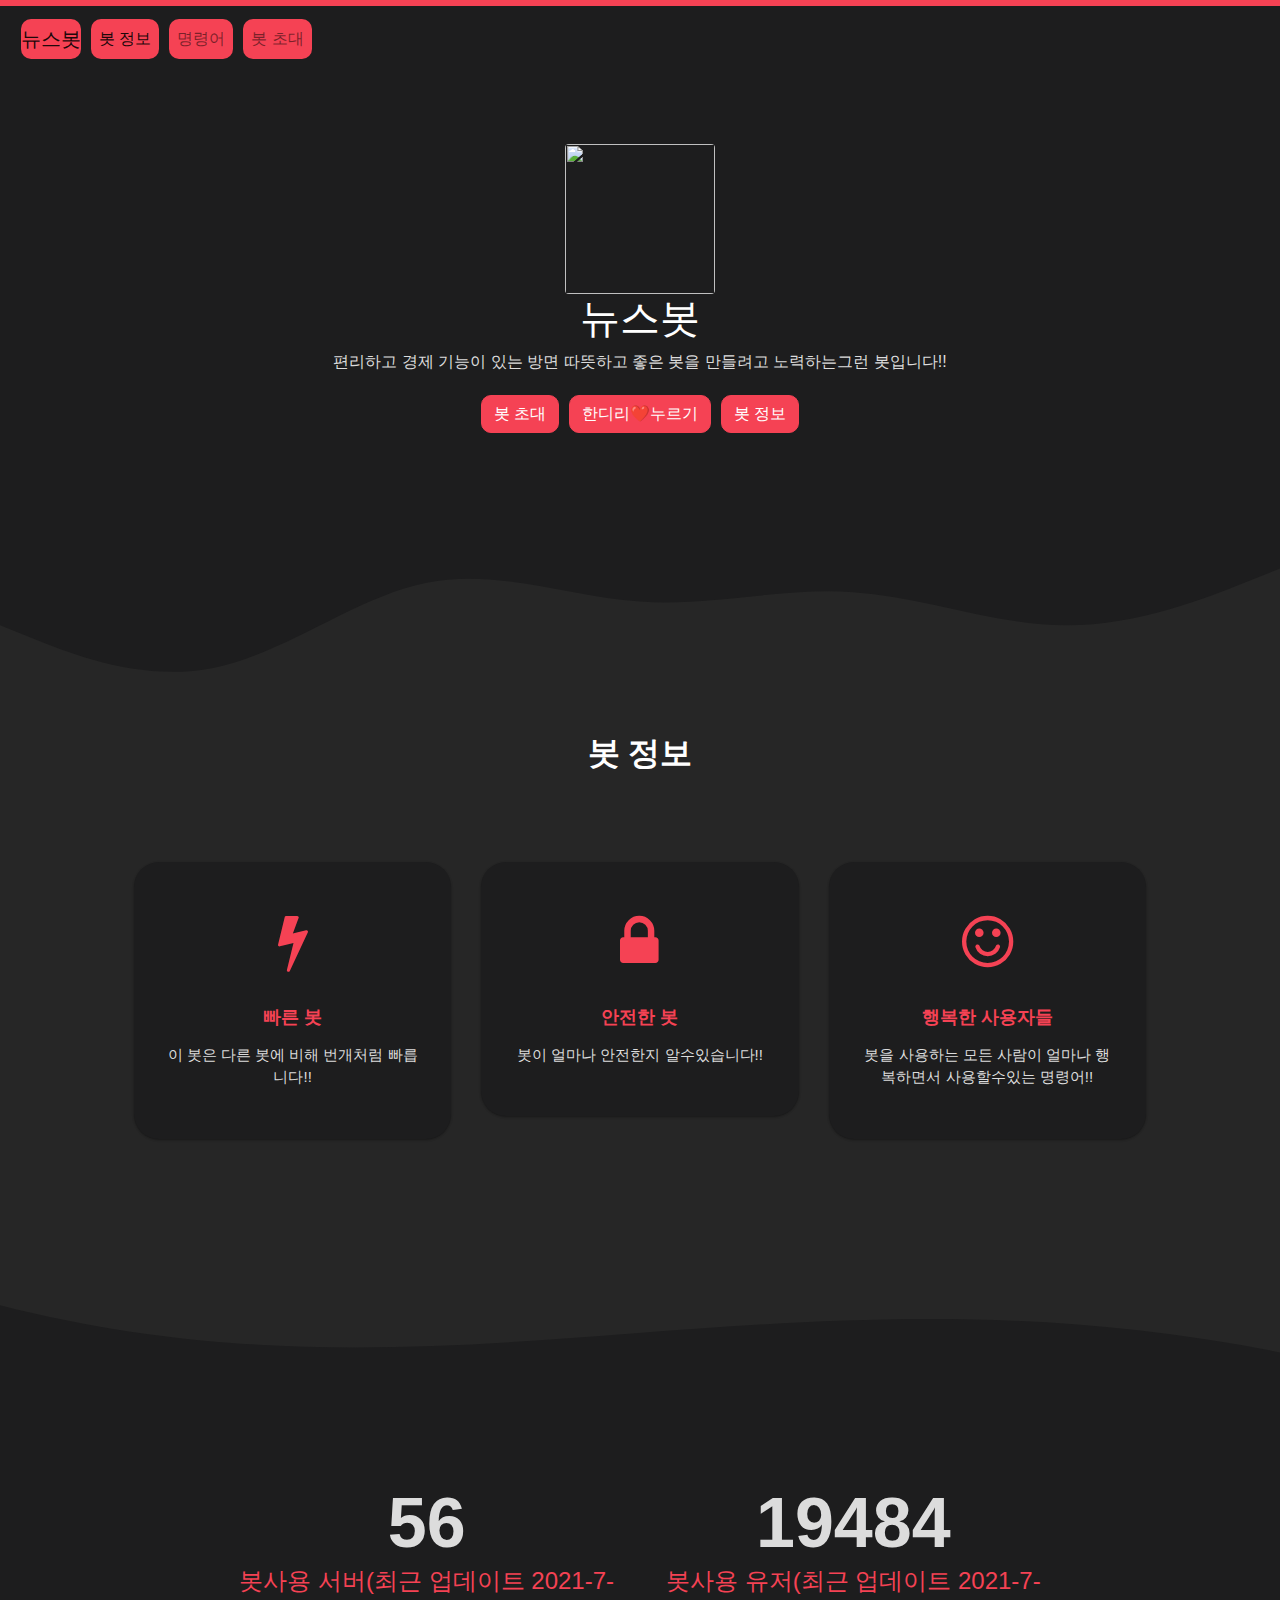
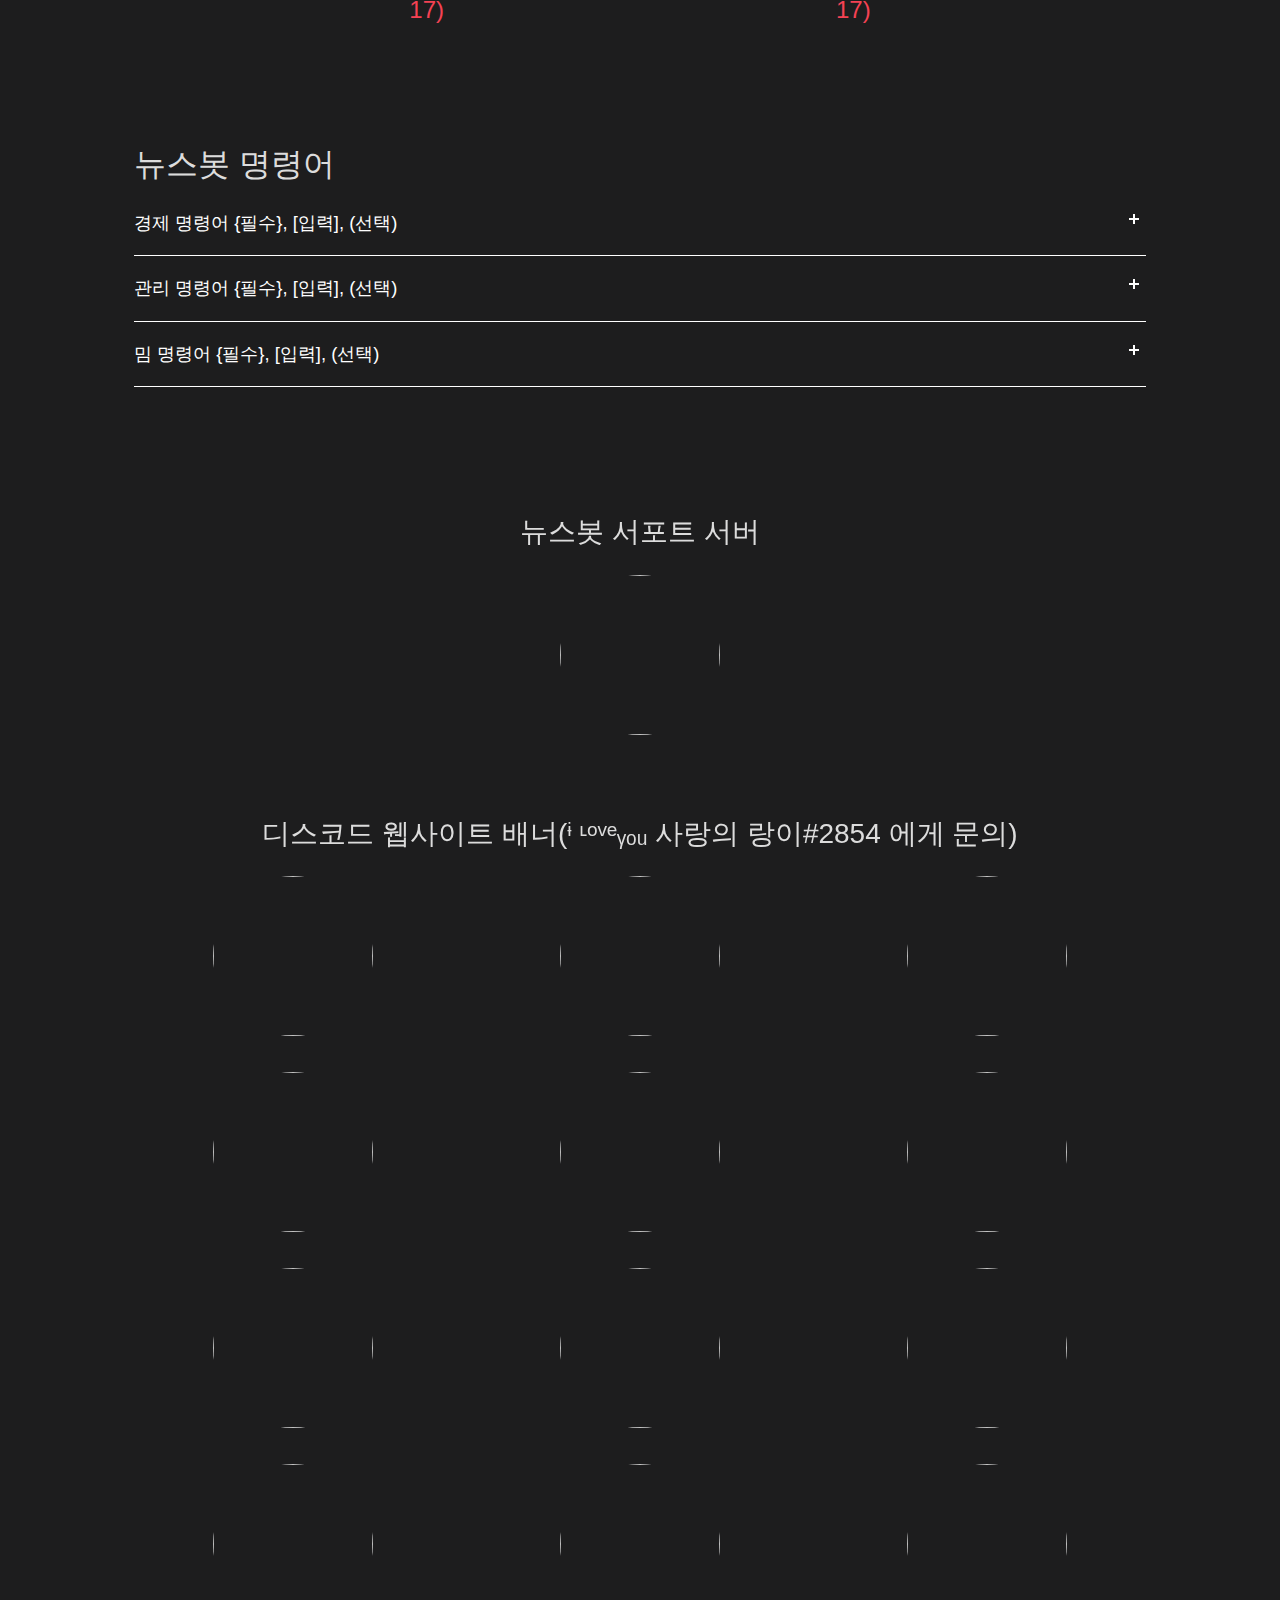
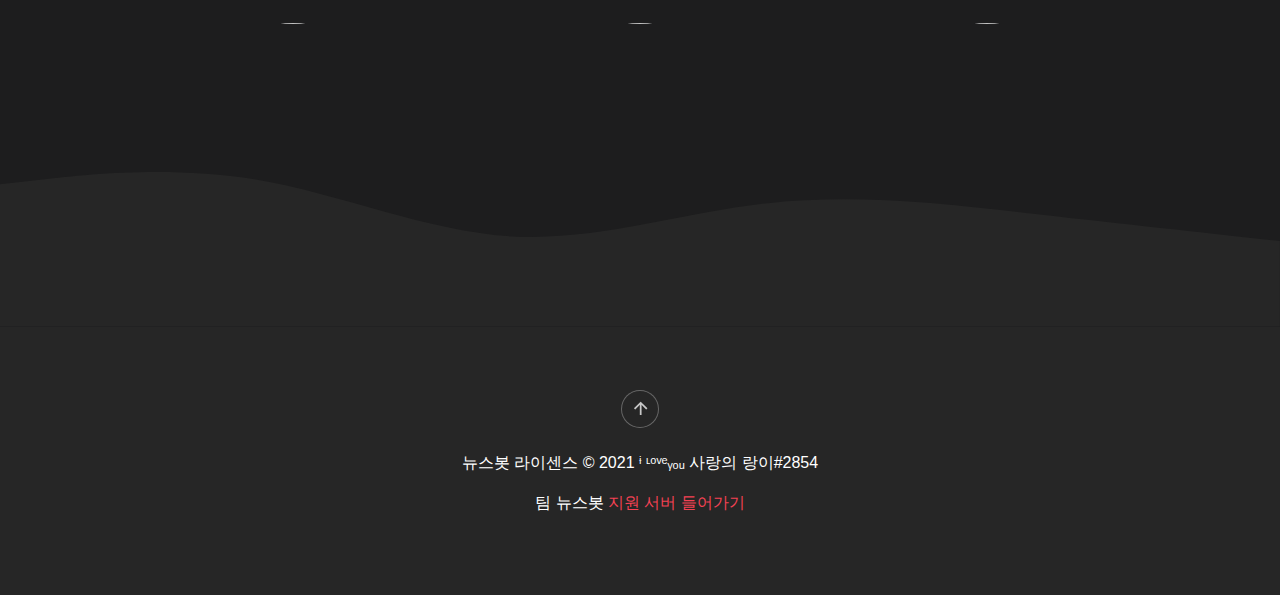
==== index.html @ fa0c82ca "Add files via upload" ====
<!DOCTYPE html>
<html>

<head>
    <meta charset="utf-8">
    <meta name="viewport" content="width=device-width, initial-scale=1.0, shrink-to-fit=no">
    <title>뉴스봇 웹사이트</title>
    <meta name="description" content="idk something about ur bot goes here">
    <meta name="theme-color" content="#f54254">
    <link rel="icon" type="image/png" sizes="300x250" href="https://cdn.discordapp.com/avatars/836585101390381096/ef469d27ab2acbc6135ca30209474880.webp?size=128">
    <link rel="stylesheet" href="assets/bootstrap/css/bootstrap.min.css">
    <link rel="stylesheet" href="https://fonts.googleapis.com/css?family=Alfa+Slab+One">
    <link rel="stylesheet" href="assets/fonts/font-awesome.min.css">
    <link rel="stylesheet" href="assets/fonts/ionicons.min.css">
    <link rel="stylesheet" href="https://cdnjs.cloudflare.com/ajax/libs/animate.css/3.5.2/animate.min.css">
    <link rel="stylesheet" href="assets/css/styles.css">
</head>

<body style="background-color: var(--background);">
    <div id="top" style="height: 12px;">
        <nav class="navbar navbar-light navbar-expand fixed-top" style="color: var(--main-color);border-top-width: 6px;border-top-style: solid;background: var(--background);">
            <div class="container-fluid"><a class="navbar-brand" href="https://discord.gg/pcsbPGNdNK"target="_blank"style="margin: 5px;background-color: var(--main-color);border-color: var(--main-color);border-radius: 10px;">뉴스봇</a><button data-toggle="collapse" class="navbar-toggler" data-target="#navcol-1"><span class="sr-only">탐색 전환</span><span class="navbar-toggler-icon"></span></button>
                <div
                    class="collapse navbar-collapse" id="navcol-1">
                    <ul class="nav navbar-nav">
                        <li class="nav-item"><a class="nav-link active smoothScroll" href="#feature"style="margin: 5px;background-color: var(--main-color);border-color: var(--main-color);border-radius: 10px;">봇 정보</a></li>
                        <li class="nav-item"><a class="nav-link smoothScroll" href="#commands" style="margin: 5px;background-color: var(--main-color);border-color: var(--main-color);border-radius: 10px;">명령어</a></li>
                        <li class="nav-item"><a class="nav-link" href="https://discord.com/api/oauth2/authorize?client_id=836585101390381096&permissions=8&scope=bot"target="_blank" style="margin: 5px;background-color: var(--main-color);border-color: var(--main-color);border-radius: 10px;">봇 초대</a>
                    </ul>

            </div>
    </div>

    </nav>
    </div>
    <header class="d-xl-flex flex-column justify-content-xl-center align-items-xl-center" style="height: 418px;text-align: center;margin: 55px;"><img class="rounded" src="https://cdn.discordapp.com/avatars/836585101390381096/ef469d27ab2acbc6135ca30209474880.webp?size=128" width="150" height="150" style="margin-top: 30px;">
        <h1 class="d-xl-flex justify-content-xl-start" style="color: var(--text-color);">뉴스봇</h1>
        <p style="color: var(--secondary-text-color);">편리하고 경제 기능이 있는 방면 따뜻하고 좋은 봇을 만들려고 노력하는그런 봇입니다!!</p>
        <div class="tada animated"><div role="group" class="btn-group">    <a href="https://koreanbots.dev/bots/836585101390381096" target="_blank" class="btn btn-primary shadow-none" type="button" style="margin: 5px;background-color: var(--main-color);border-color: var(--main-color);border-radius: 10px;">봇 초대</a>
	
	<a class="btn btn-primary smoothScroll shadow-none" role="button" style="margin: 5px;background-color: var(--main-color);border-color: var(--main-color);border-radius: 10px;"
        href="https://koreanbots.dev/bots/836585101390381096/vote"target="_blank">한디리❤️누르기</a>
        <a class="btn btn-primary smoothScroll shadow-none" role="button" style="margin: 5px;background-color: var(--main-color);border-color: var(--main-color);border-radius: 10px;"
        href="#feature">봇 정보</a>    <audio autoplay loop>
      <source src="./music/main_music.mp3" type="audio/mp3">
    </audio></div></div>
    </header>
    <div id="feature" style="height: 90px;background: var(--secondary);"><div><svg xmlns="http://www.w3.org/2000/svg" viewBox="0 0 1440 320"><path fill="var(--background)" fill-opacity="1" d="M0,96L40,112C80,128,160,160,240,144C320,128,400,64,480,48C560,32,640,64,720,69.3C800,75,880,53,960,58.7C1040,64,1120,96,1200,96C1280,96,1360,64,1400,48L1440,32L1440,0L1400,0C1360,0,1280,0,1200,0C1120,0,1040,0,960,0C880,0,800,0,720,0C640,0,560,0,480,0C400,0,320,0,240,0C160,0,80,0,40,0L0,0Z"></path></svg></div></div>
    <div class="features-boxed" style="background: var(--secondary);">
        <div class="container" style="color: var(--main-color);">
            <div class="intro">
                <h2 class="text-center" style="color: var(--text-color);">봇 정보</h2>
            </div>
            <div class="row justify-content-center features">
                <div class="col-sm-6 col-md-5 col-lg-4 item">
                    <div id="features" class="box" style="/*border-radius: 34px;*/"><i class="fa fa-bolt icon" style="color: var(--main-color);"></i>
                        <h3 class="name">빠른 봇 </h3>
                        <p class="description" style="color: var(--secondary-text-color);">이 봇은 다른 봇에 비해 번개처럼 빠릅니다!!<br></p>
                    </div>
                </div>
                <div class="col-sm-6 col-md-5 col-lg-4 item">
                    <div id="features" class="box"><i class="fa fa-lock icon" style="color: var(--main-color);"></i>
                        <h3 class="name">안전한 봇</h3>
                        <p class="description" style="color: var(--secondary-text-color);">봇이 얼마나 안전한지 알수있습니다!!<br></p>
                    </div>
                </div>
                <div class="col-sm-6 col-md-5 col-lg-4 item">
                    <div id="features" class="box"><i class="fa fa-smile-o icon" style="color: var(--main-color);"></i>
                        <h3 class="name">행복한 사용자들</h3>
                        <p class="description" style="color: var(--secondary-text-color);">봇을 사용하는 모든 사람이 얼마나 행복하면서 사용할수있는 명령어!!<br></p>
                    </div>
                </div>
            </div>
        </div>
        <div></div>
    </div>
    <div style="background-color: var(--background);"><div style="height: 150px; overflow: hidden;" ><svg viewBox="0 0 500 150" preserveAspectRatio="none" style="height: 100%; width: 100%;"><path d="M-41.53,-9.56 C167.83,173.98 302.14,-60.89 534.09,89.10 L500.00,0.00 L0.00,0.00 Z" style="stroke: none; fill: var(--secondary);"></path></svg></div></div>
    <div id="commands">
        <section>
            <div class="container-fluid text-white">
                <div class="row row-cols-3 justify-content-center" style="color: var(--secondary-text-color);">
                    <div class="col-auto col-md-6 col-lg-4 text-center pb-5 pt-5 number-item love_counter">
                        <h1 class="love_count" style="font-size: 70px;"><strong>56</strong></h1>
                        <h4 style="color: var(--main-color);margin-top: -6px;">봇사용 서버(최근 업데이트 2021-7-17)</h4>
                    </div>
                    <div class="col-auto col-lg-4 text-center align-self-center pb-5 pt-5 love_counter">
                        <h1 class="love_count" style="font-size: 70px;"><strong>19484</strong></h1>
                        <h4 style="color: var(--main-color);margin-top: -6px;">봇사용 유저(최근 업데이트 2021-7-17)</h4>
                    </div>
                </div>
            </div>
        </section><div class="container">
  <h2>뉴스봇 명령어</h2>
  <div class="accordion">
         
    <! --- If you want more just copy the following code from here -- >
          <div class="accordion-item">
      <button id="accordion-button-1" aria-expanded="false"><span class="accordion-title">경제 명령어 {필수}, [입력], (선택)</span><span class="icon" aria-hidden="true"></span></button>
      <div class="accordion-content">
        <p>ㄴ구걸 - 구걸을 하여 돈을 벌수있습니다!!
          <br> ㄴ낚시 - 낚시를 하여 물고기를 잡고 물고기를 팔아 돈을 벌수있습니다!!
          <br> ㄴ돈 (유저) - 자신의 돈을 볼수있습니다!! 
          <br> ㄴ동전던지기 {앞 & 뒤} [배팅금액] - 동전을 던져 
          <br> ㄴ리더보드 - 돈 순위를 볼수있습니다!!
          <br> ㄴ매주 - 매주 마다 지원금을 받습니다!!
          <br> ㄴ밈게시 - 밈을 게시하여 돈을 벌수있습니다!!
          <br> ㄴ베이스 - 베이스를 구매하여 돈을 추가로 더 받을수 있습니다!!
          <br> ㄴ블랙잭 - 블랙잭이라는 간단한 도박으로 돈을 뿔려보세요!
          <br> ㄴ사냥 - 운에 맡기고 야외에서 사냥하세요.
          <br> ㄴ상점 - 아이템을 구매할 수 있는 상점
          <br> ㄴ업그레이드 - 베이스에서 수행할 수 있는 업그레이드
          <br> ㄴ예금 - 당신의 돈을 금고에 입금하세요
          <br> ㄴ위키하우 - Wiki-how 이미지를 추측하는 간단한 게임 시작
          <br> ㄴ이체 [유저] - 자신의 잔액을 타인에게 지급합니다
          <br> ㄴ인출 - 계좌에 잔액을 현금으로 반환합니다!
          <br> ㄴ도박 {배팅금액} - 주사위 도박이라는 간단한 도박으로 돈을 뿔려보세요!
          <br> ㄴ채굴 - 기지의 광산 장비를 사용하는 광산에서 돈을 얻어보세요!
          <br> ㄴ출석 - 매일 출석하여 돈을 받으실수있습니다
          <br> ㄴ카메라 - 여러 사진을 찍고 돈을 벌어보세요!
          <br> ㄴ퀴즈 - 간단한 퀴즈 게임 시작
          <br> ㄴ프로필 (유저)- 사용자의 개인 프로필을 가져옵니다.
          <br> ㄴ현재돈 - 사용자의 지갑을 보여줍니다.
          <br></p>
      </div>
    </div>
    <! --- to here :D -- >
    <! --- If you want more just copy the following code from here -- >
          <div class="accordion-item">
      <button id="accordion-button-2" aria-expanded="false"><span class="accordion-title">관리 명령어 {필수}, [입력], (선택)</span><span class="icon" aria-hidden="true"></span></button>
      <div class="accordion-content">
        <p>ㄴ밴 - 유저를 서버에서 추방시킵니다
          <br>ㄴ채널생성 - 서버에 채널을 만듭니다.(ㄴ채널생성 [voice/text] [name])
          <br>ㄴ삭제 - 채널에서 2 - 100개의 메시지를 제거합니다.
          <br>ㄴ킥 - 특정 사용자를 추방
          <br>ㄴ모두이름 - 서버의 모든 사용자 이름을 제공된 이름으로 바꿉니다.
          </p>
      </div>
    </div>
    <! --- to here :D -- >
          <div class="accordion-item">
      <button id="accordion-button-3" aria-expanded="false"><span class="accordion-title">밈 명령어 {필수}, [입력], (선택)</span><span class="icon" aria-hidden="true"></span></button>
      <div class="accordion-content">
        <p>ㄴ동물 - 동물 사진을 보여줍니다.
          <br> ㄴ새 - 새 사진을 보여줍니다.
          <br> ㄴ사업 - 사업 사진(?)을 보여줍니다.
          <br>ㄴ차 - 자동차에 관한 사진을 보여줍니다.
          <br> ㄴ고양이 - 고양이 사진을 보여줍니다.
          <br> ㄴ시티 - 도시 사진을 보여줍니다.
          <br> ㄴ혼란스러운 - 혼란스러운 사진을 보여줍니다.
          <br> ㄴ움츠러든 - 움츠러든 사진을 보여줍니다.
          <br> ㄴ개 - 강아지 사진을 보여줍니다.
          <br> ㄴ오리 - 오리 사진을 보여줍니다.
          <br> ㄴ유행 - 유행에 관한 사진을 보여줍니다.
          <br> ㄴ식품 - 음식에 관한 사진을 보여줍니다.
          <br> ㄴ여우 - 여우 사진을 보여줍니다.
          <br> ㄴ젠와이후 - 젠와이후 라는 애니사진을 보여줍니다.
          <br> ㄴ임의의사진 - 임의의사진을 보여줍니다
          <br> ㄴ방 - 방의 무작위 사진을 보냅니다.
          <br> ㄴ시바견 - 무작위 시바견을 보냅니다.
          <br> ㄴ공간 - 임의의 공간 관련 사진을 보냅니다.
          <br> ㄴ이상한사진 - 당신을 WTF로 만드는 무작위 사진을 보냅니다.
        </p>
      </div>
    </div>

  </div>
</div></div>
    <div class="team-clean" style="background: rgba(0,0,0,0);">
        <div class="container" style="filter: blur(0px);padding-bottom: 0px;">
            <h3 class="text-center name" style="color: var(--secondary-text-color)">뉴스봇 서포트 서버</h3>
            <div class="intro"></div>
            <div class="row row-cols-4 d-flex d-xl-flex justify-content-center justify-content-xl-center people" style="padding-bottom: 0px;">
                <div class="col-auto col-md-6 col-lg-4 yeet"><a href="https://discord.gg/pcsbPGNdNK" target="_blank"><img class="rounded-circle partner" src="https://cdn.discordapp.com/icons/861925217432895498/bfdc759154dac4eb0d48a1c013cb2c0d.webp?size=128"></a></div>

            </div>
        </div>
    </div>
  </div>
</div></div>
    <div class="team-clean" style="background: rgba(0,0,0,0);">
        <div class="container" style="filter: blur(0px);padding-bottom: 0px;">
            <h3 class="text-center name" style="color: var(--secondary-text-color)">디스코드 웹사이트 배너(ᶤ ᶫᵒᵛᵉᵧₒᵤ 사랑의 랑이#2854 에게 문의)</h3>
            <div class="intro"></div>
            <div class="row row-cols-4 d-flex d-xl-flex justify-content-center justify-content-xl-center people" style="padding-bottom: 0px;">
                <div class="col-auto col-md-6 col-lg-4 yeet"><a href="https://discord.gg/prgMy2Uytj" target="_blank"><img class="rounded-circle partner" src="https://cdn.discordapp.com/icons/861042520401379348/7aedae8091c0788af11dfc2177f2712c.webp?size=128"></a></div>
                <div class="col-auto col-md-6 col-lg-4 yeet"><a href="https://discord.gg/DxC9hKQJjH" target="_blank"><img class="rounded-circle partner" src="https://cdn.discordapp.com/attachments/839840644910546964/866306458903248936/Games-Valorant-1024x1024.png"></a></div>
                <div class="col-auto col-md-6 col-lg-4 yeet"><a href="https://discord.gg/M4hx35Nsr9" target="_blank"><img class="rounded-circle partner" src="https://cdn.discordapp.com/icons/858221828976017430/cf6e95b3d57c86622af0bd2127a30805.webp?size=128"></a></div>
                <div class="col-auto col-md-6 col-lg-4 yeet"><a href="https://discord.gg/pcsbPGNdNK" target="_blank"><img class="rounded-circle partner" src="https://media.discordapp.net/attachments/864431383441833984/866186268857073704/Purple_Paper_Scribbles_18th_Birthday_Video.gif"></a></div>
                <div class="col-auto col-md-6 col-lg-4 yeet"><a href="https://discord.gg/pcsbPGNdNK" target="_blank"><img class="rounded-circle partner" src="https://media.discordapp.net/attachments/864431383441833984/866186268857073704/Purple_Paper_Scribbles_18th_Birthday_Video.gif"></a></div>
                <div class="col-auto col-md-6 col-lg-4 yeet"><a href="https://discord.gg/pcsbPGNdNK" target="_blank"><img class="rounded-circle partner" src="https://media.discordapp.net/attachments/864431383441833984/866186268857073704/Purple_Paper_Scribbles_18th_Birthday_Video.gif"></a></div>
                <div class="col-auto col-md-6 col-lg-4 yeet"><a href="https://discord.gg/pcsbPGNdNK" target="_blank"><img class="rounded-circle partner" src="https://media.discordapp.net/attachments/864431383441833984/866186268857073704/Purple_Paper_Scribbles_18th_Birthday_Video.gif"></a></div>
                <div class="col-auto col-md-6 col-lg-4 yeet"><a href="https://discord.gg/pcsbPGNdNK" target="_blank"><img class="rounded-circle partner" src="https://media.discordapp.net/attachments/864431383441833984/866186268857073704/Purple_Paper_Scribbles_18th_Birthday_Video.gif"></a></div>
                <div class="col-auto col-md-6 col-lg-4 yeet"><a href="https://discord.gg/pcsbPGNdNK" target="_blank"><img class="rounded-circle partner" src="https://media.discordapp.net/attachments/864431383441833984/866186268857073704/Purple_Paper_Scribbles_18th_Birthday_Video.gif"></a></div>
                <div class="col-auto col-md-6 col-lg-4 yeet"><a href="https://discord.gg/pcsbPGNdNK" target="_blank"><img class="rounded-circle partner" src="https://media.discordapp.net/attachments/864431383441833984/866186268857073704/Purple_Paper_Scribbles_18th_Birthday_Video.gif"></a></div>
                <div class="col-auto col-md-6 col-lg-4 yeet"><a href="https://discord.gg/pcsbPGNdNK" target="_blank"><img class="rounded-circle partner" src="https://media.discordapp.net/attachments/864431383441833984/866186268857073704/Purple_Paper_Scribbles_18th_Birthday_Video.gif"></a></div>
                <div class="col-auto col-md-6 col-lg-4 yeet"><a href="https://discord.gg/pcsbPGNdNK" target="_blank"><img class="rounded-circle partner" src="https://media.discordapp.net/attachments/864431383441833984/866186268857073704/Purple_Paper_Scribbles_18th_Birthday_Video.gif"></a></div>

            </div>
        </div>
    </div>


<svg xmlns="http://www.w3.org/2000/svg" viewBox="0 0 1440 320"><path fill="var(--secondary)" fill-opacity="1" d="M0,160L48,154.7C96,149,192,139,288,154.7C384,171,480,213,576,218.7C672,224,768,192,864,181.3C960,171,1056,181,1152,192C1248,203,1344,213,1392,218.7L1440,224L1440,320L1392,320C1344,320,1248,320,1152,320C1056,320,960,320,864,320C768,320,672,320,576,320C480,320,384,320,288,320C192,320,96,320,48,320L0,320Z"></path></svg>
    <div class="footer-dark" style="background: var(--secondary);padding-top: 0px;padding-bottom: 0px;">
        <div class="container">
            <div class="row">
                <div class="col item social"><a class="smoothScroll" href="#top"><i class="icon ion-android-arrow-up"></i></a></div>
            </div>
            <p class="copyright" style="color: var(--text-color);">뉴스봇 라이센스 © 2021 ᶤ ᶫᵒᵛᵉᵧₒᵤ 사랑의 랑이#2854</p>
            <p class="copyright" style="color: var(--text-color);padding: 0px;">팀 뉴스봇&nbsp;<a href="https://discord.gg/pcsbPGNdNK"target="_blank" style="color: var(--main-color);">지원 서버 들어가기</a></p>
     

        
        
        </div>
        
    </div>


    <script src="assets/js/jquery.min.js"></script>
    <script src="assets/bootstrap/js/bootstrap.min.js"></script>
    <script src="assets/js/Counting.js"></script>
    <script src="assets/js/untitled.js"></script>



</body>

</html>
---- assets/css/styles.css ----
:root {
  --main-color: #f54254;
  --background: #1d1d1e;
  --secondary: #262626;
  --link: #f54254;
  --text-color: #fff;
  --secondary-text-color: #dcdcdc;
}

/* scroll bar */

::-webkit-scrollbar {
  width: 8px;
}

::-webkit-scrollbar-track {
  background: black;
}

::-webkit-scrollbar-thumb {
  background: var(--main-color);
}

.footer-dark {
  padding: 50px 0;
}

.footer-dark .item.text {
  margin-bottom: 36px;
}

.footer-dark .item.social {
  text-align: center;
}

.footer-dark .item.social > a {
  font-size: 20px;
  width: 36px;
  height: 36px;
  line-height: 36px;
  display: inline-block;
  text-align: center;
  border-radius: 50%;
  box-shadow: 0 0 0 1px rgba(255,255,255,0.4);
  margin: 0 8px;
  color: #fff;
  opacity: 0.75;
}

.footer-dark .item.social > a:hover {
  background-color: #474350;
}

.footer-dark .copyright {
  text-align: center;
  padding-top: 24px;
}

/* features */

.features-boxed {
  color: #313437;
  background-color: #eef4f7;
}

.features-boxed p {
  color: #7d8285;
}

.features-boxed h2 {
  font-weight: bold;
  margin-bottom: 40px;
  padding-top: 40px;
  color: inherit;
}

@media (max-width:767px) {
  .features-boxed h2 {
    margin-bottom: 25px;
    padding-top: 25px;
    font-size: 24px;
  }
}

.features-boxed .intro {
  font-size: 16px;
  max-width: 500px;
  margin: 0 auto;
}

.features-boxed .intro p {
  margin-bottom: 0;
}

.features-boxed .features {
  padding: 50px 0;
}

.features-boxed .item {
  text-align: center;
}

.features-boxed .item .box {
  text-align: center;
  padding: 30px;
  background-color: #fff;
  margin-bottom: 30px;
}

.features-boxed .item .icon {
  font-size: 60px;
  color: #1485ee;
  margin-top: 20px;
  margin-bottom: 35px;
}

.features-boxed .item .name {
  font-weight: bold;
  font-size: 18px;
  margin-bottom: 8px;
  margin-top: 0;
  color: inherit;
}

.features-boxed .item .description {
  font-size: 15px;
  margin-top: 15px;
  margin-bottom: 20px;
}

a:hover {
  text-decoration: none;
  color: var(--main-color);
}

.shadow-lg.box:hover {
  background: rgb(244,241,241);
  box-shadow: 0 14px 28px rgba(0,0,0,0.25), 0 10px 10px rgba(0,0,0,0.22);
}

a {
  color: var(--main-color);
}

/* accordion */

* {
  box-sizing: border-box;
}

*::before, *::after {
  box-sizing: border-box;
}

.container {
  margin: 0 auto;
  padding: 4rem;
  color: var(--secondary-text-color);
}

.accordion .accordion-item {
  border-bottom: 1px solid var(--text-color);
}

.accordion .accordion-item button[aria-expanded='true'] {
  border-bottom: 1px solid var(--link);
}

.accordion button {
  position: relative;
  display: block;
  text-align: left;
  width: 100%;
  padding: 1em 0;
  color: var(--text-color);
  font-size: 1.15rem;
  font-weight: 400;
  border: none;
  background: none;
  outline: none;
}

.accordion button:hover, .accordion button:focus {
  cursor: pointer;
  color: var(--link);
}

.accordion button:hover::after, .accordion button:focus::after {
  cursor: pointer;
  color: var(--link);
  border-right: 1px solid var(--link);
}

.accordion button .accordion-title {
  padding: 1em 1.5em 1em 0;
}

.accordion button .icon {
  display: inline-block;
  position: absolute;
  top: 18px;
  right: 0;
  width: 22px;
  height: 22px;
}

.accordion button .icon::before {
  display: block;
  position: absolute;
  content: '';
  top: 9px;
  left: 5px;
  width: 10px;
  height: 2px;
  background: currentColor;
}

.accordion button .icon::after {
  display: block;
  position: absolute;
  content: '';
  top: 5px;
  left: 9px;
  width: 2px;
  height: 10px;
  background: currentColor;
}

.accordion button[aria-expanded='true'] {
  color: var(--link);
}

.accordion button[aria-expanded='true'] .icon::after {
  width: 0;
}

.accordion button[aria-expanded='true'] + .accordion-content {
  opacity: 1;
  max-height: 250em;
  transition: all 200ms linear;
  will-change: opacity, max-height;
}

.accordion .accordion-content {
  opacity: 0;
  max-height: 0;
  overflow: hidden;
  transition: opacity 200ms linear, max-height 200ms linear;
  will-change: opacity, max-height;
}

.accordion .accordion-content p {
  font-size: 1rem;
  font-weight: 300;
  margin: 2em 0;
}

div#features {
  box-shadow: 0 1px 3px rgba(0,0,0,0.12), 0 1px 2px rgba(0,0,0,0.24);
  transition: all 0.3s cubic-bezier(.25,.8,.25,1);
  border-radius: 25px;
  background: var(--background);
}

div#features:hover {
  box-shadow: 0 14px 28px rgba(0,0,0,0.25), 0 10px 10px rgba(0,0,0,0.22);
}

.partner:hover {
  border-radius: 598px;
  border-style: solid;
  border-color: var(--main-color);
}

.partner {
  width: 160px;
  height: 160px;
  transition: all 200ms linear;
}

.yeet {
  text-align: center;
  padding: 18px;
}

.music {
        position: absolute;
        margin: 0px auto;
        bottom: 0;
        right: 0;
        border:1px blue solid;
}
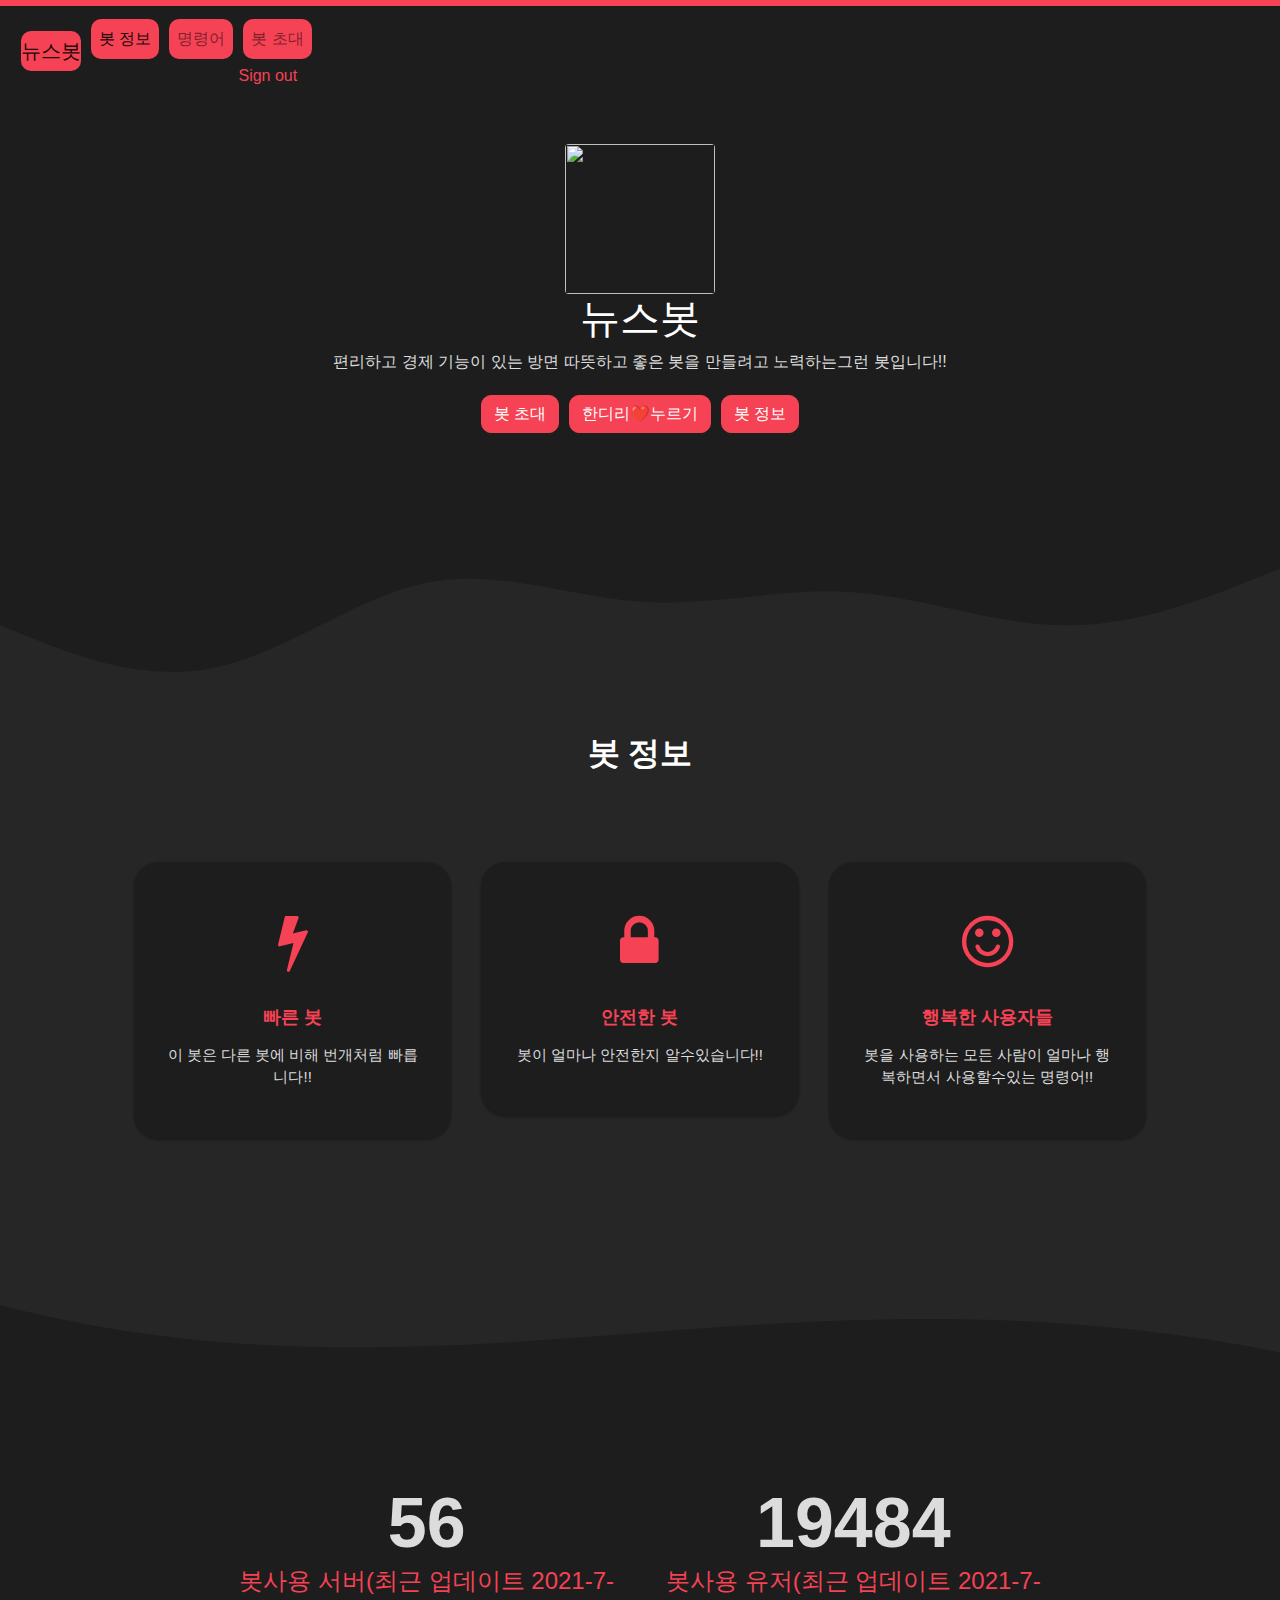
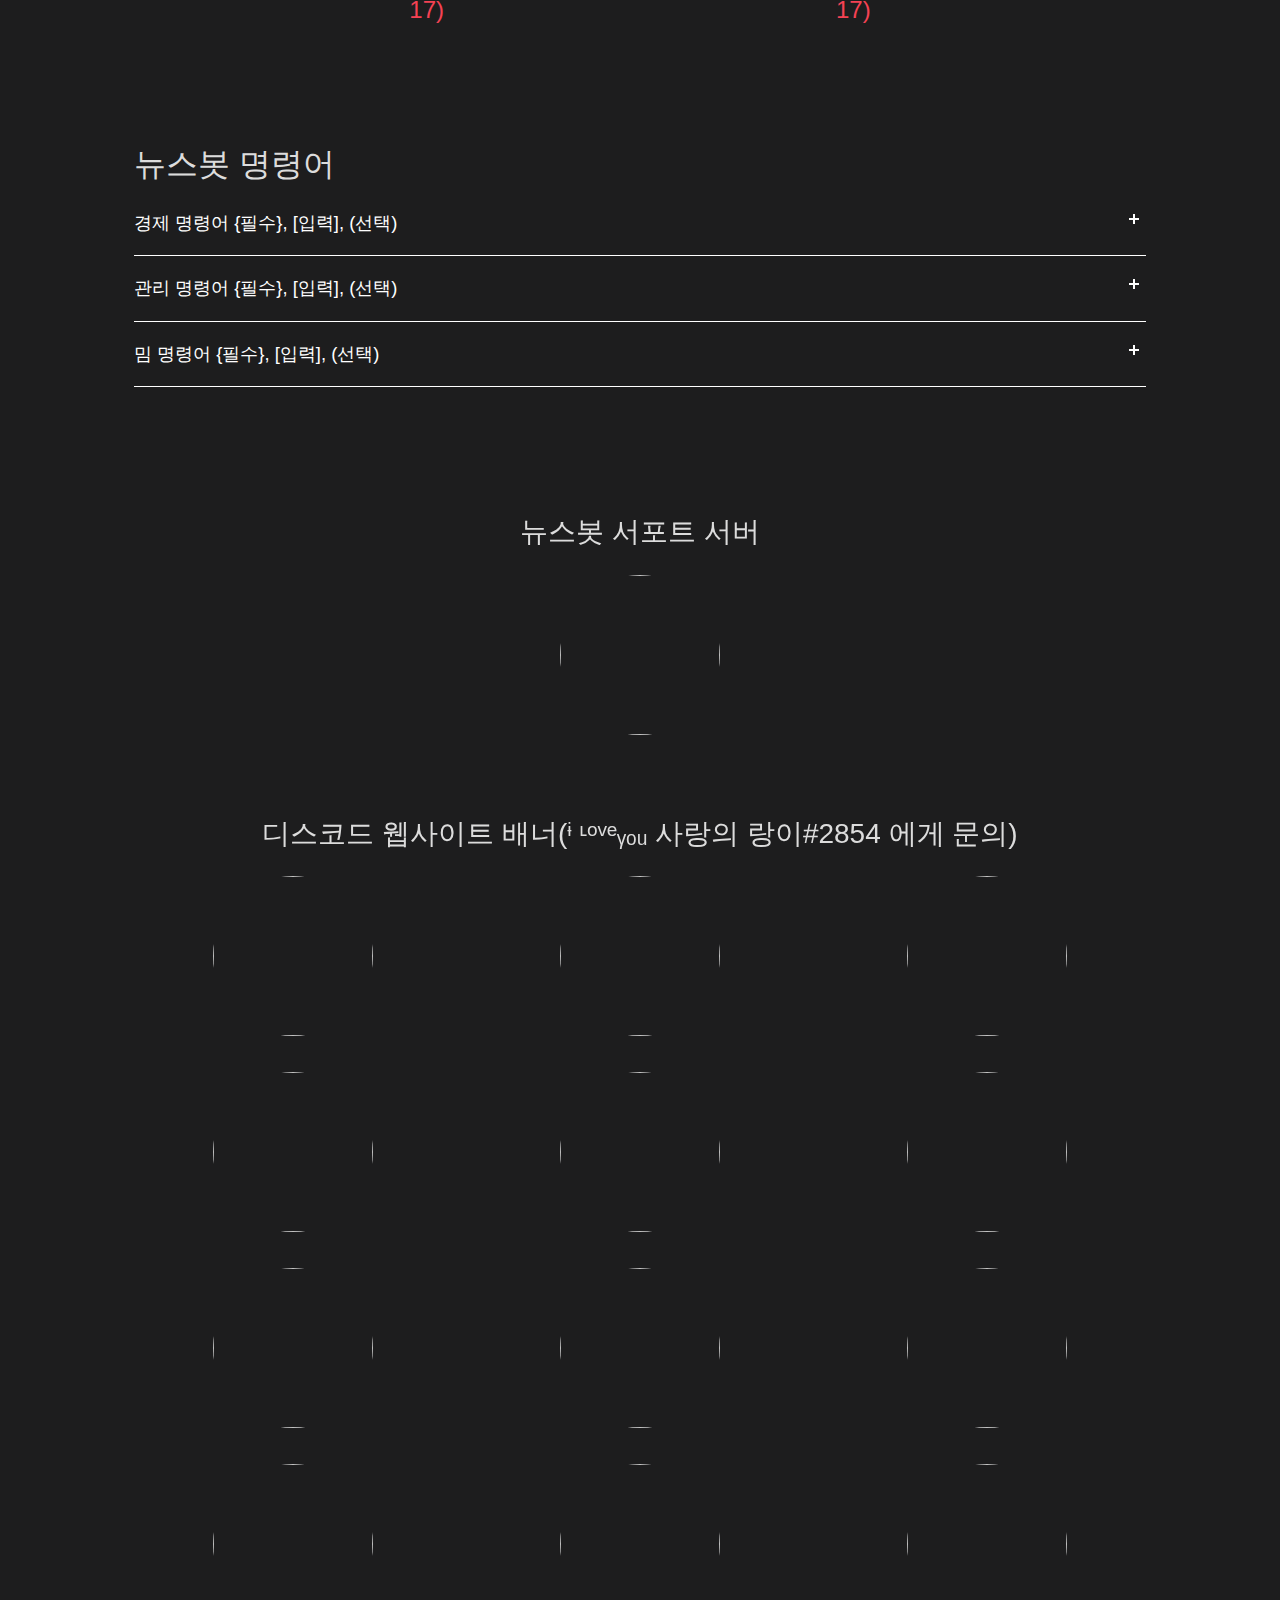
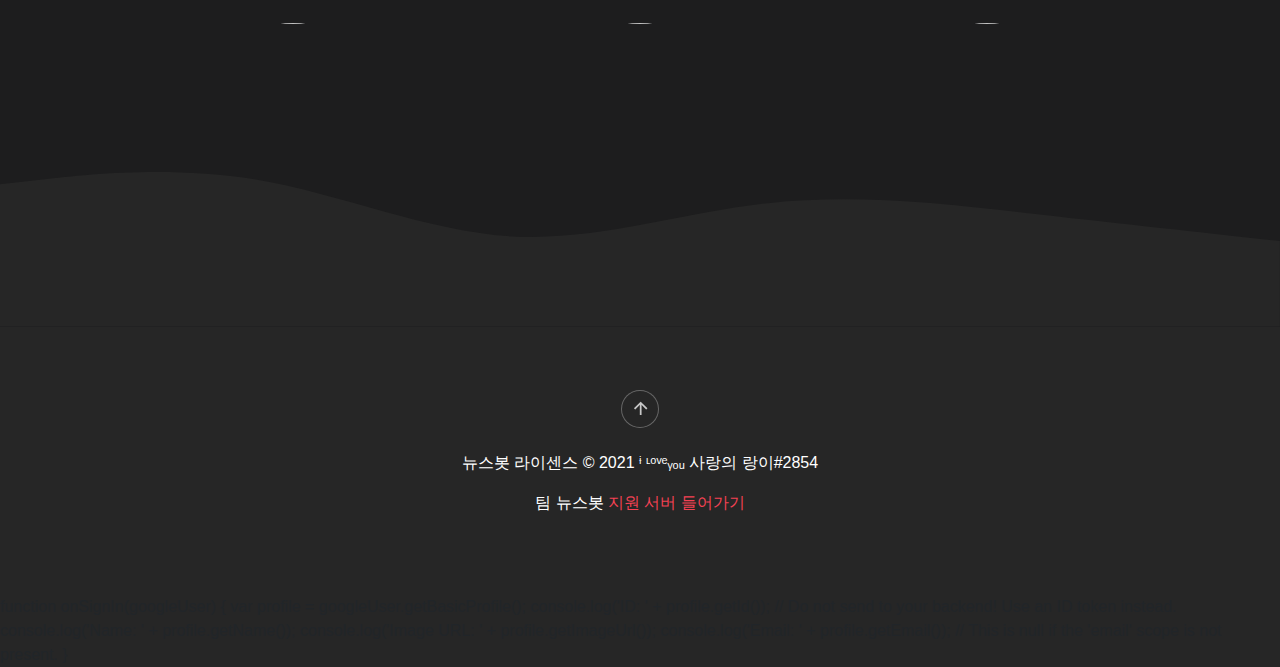
==== commit 9d716abd: "Update index.html" ====
--- a/index.html
+++ b/index.html
@@ -14,6 +14,8 @@
     <link rel="stylesheet" href="assets/fonts/ionicons.min.css">
     <link rel="stylesheet" href="https://cdnjs.cloudflare.com/ajax/libs/animate.css/3.5.2/animate.min.css">
     <link rel="stylesheet" href="assets/css/styles.css">
+    <script src="https://apis.google.com/js/platform.js" async defer></script>
+    <meta name="google-signin-client_id" content="864060980376-6g1lu17eak9m5nlgbfhmb9kkvdmi138c.apps.googleusercontent.com">
 </head>
 
 <body style="background-color: var(--background);">
@@ -26,7 +28,17 @@
                         <li class="nav-item"><a class="nav-link active smoothScroll" href="#feature"style="margin: 5px;background-color: var(--main-color);border-color: var(--main-color);border-radius: 10px;">봇 정보</a></li>
                         <li class="nav-item"><a class="nav-link smoothScroll" href="#commands" style="margin: 5px;background-color: var(--main-color);border-color: var(--main-color);border-radius: 10px;">명령어</a></li>
                         <li class="nav-item"><a class="nav-link" href="https://discord.com/api/oauth2/authorize?client_id=836585101390381096&permissions=8&scope=bot"target="_blank" style="margin: 5px;background-color: var(--main-color);border-color: var(--main-color);border-radius: 10px;">봇 초대</a>
-                    </ul>
+                    <div class="g-signin2" data-onsuccess="onSignIn"></div>
+<a href="#" onclick="signOut();">Sign out</a>
+<script>
+  function signOut() {
+    var auth2 = gapi.auth2.getAuthInstance();
+    auth2.signOut().then(function () {
+      console.log('User signed out.');
+    });
+  }
+</script>
+		</ul>
 
             </div>
     </div>
@@ -213,7 +225,13 @@
         
         
         </div>
-        
+        function onSignIn(googleUser) {
+  var profile = googleUser.getBasicProfile();
+  console.log('ID: ' + profile.getId()); // Do not send to your backend! Use an ID token instead.
+  console.log('Name: ' + profile.getName());
+  console.log('Image URL: ' + profile.getImageUrl());
+  console.log('Email: ' + profile.getEmail()); // This is null if the 'email' scope is not present.
+}
     </div>
 
 
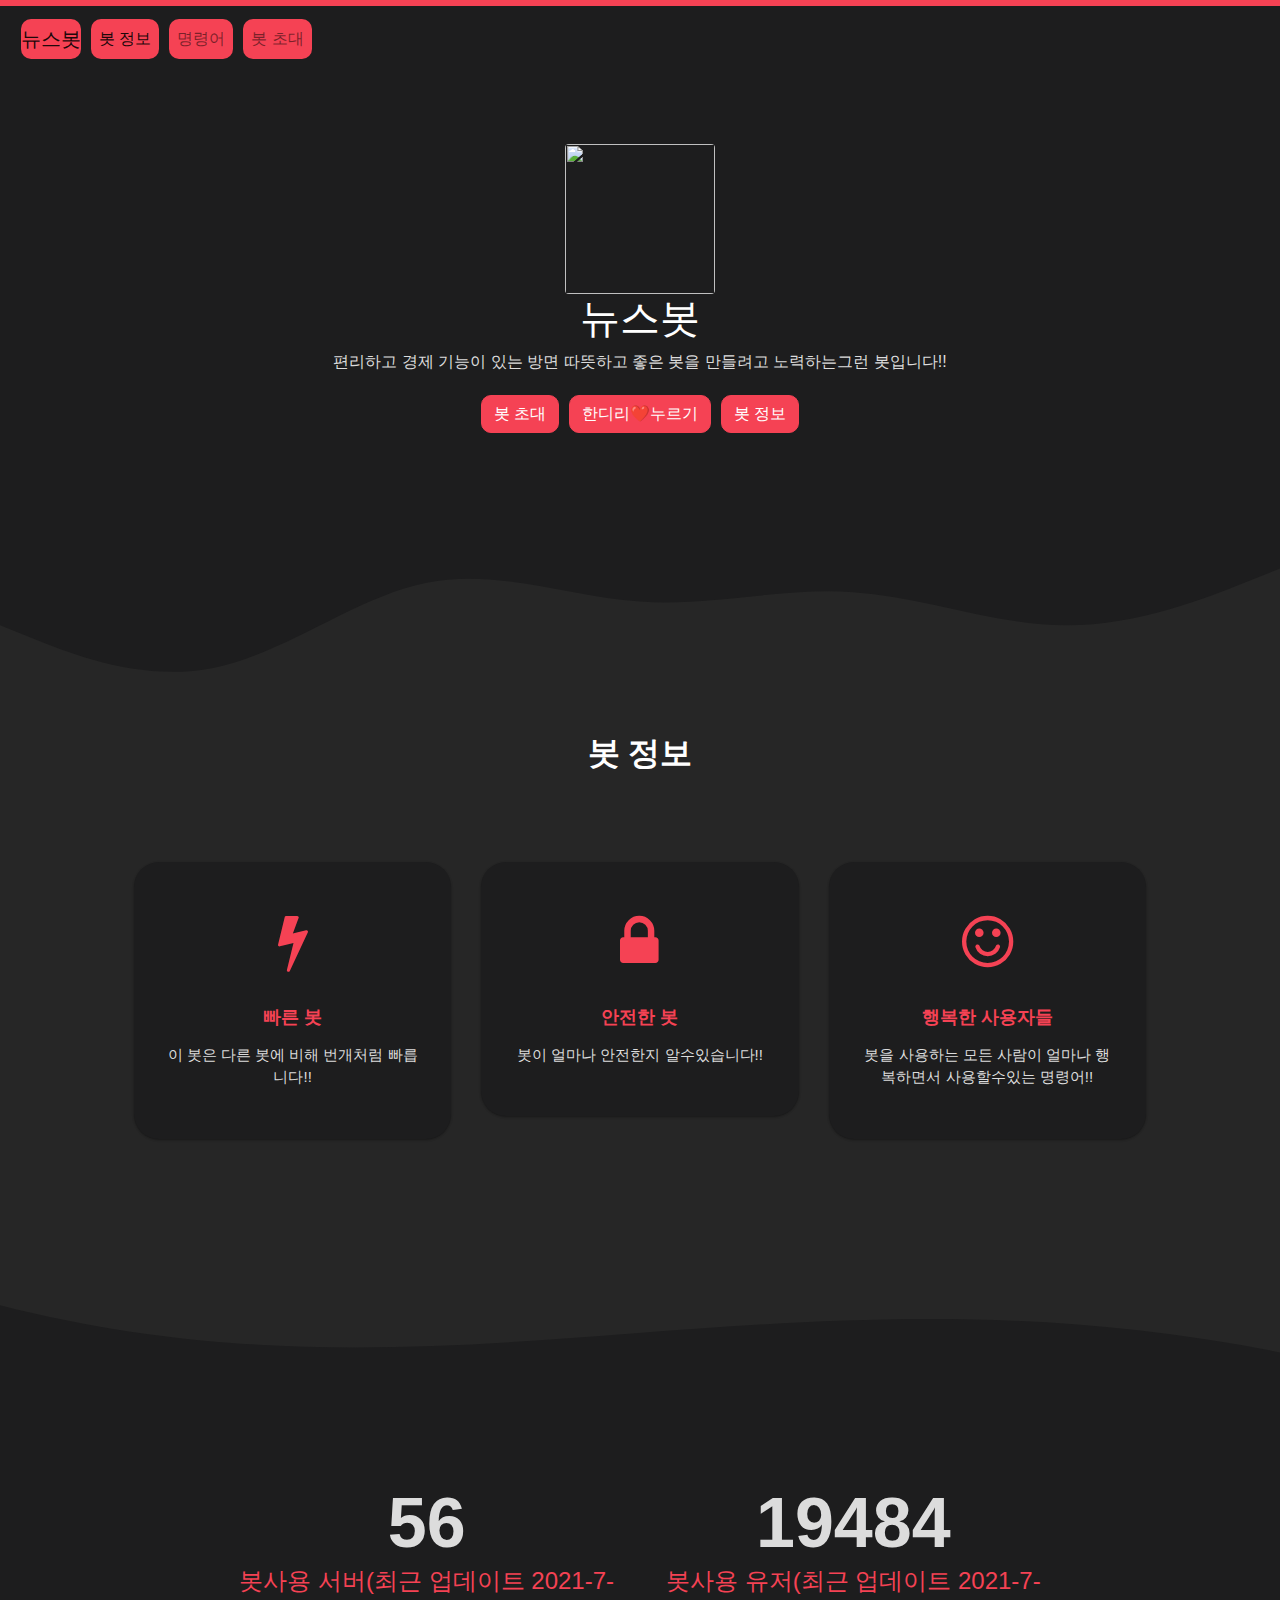
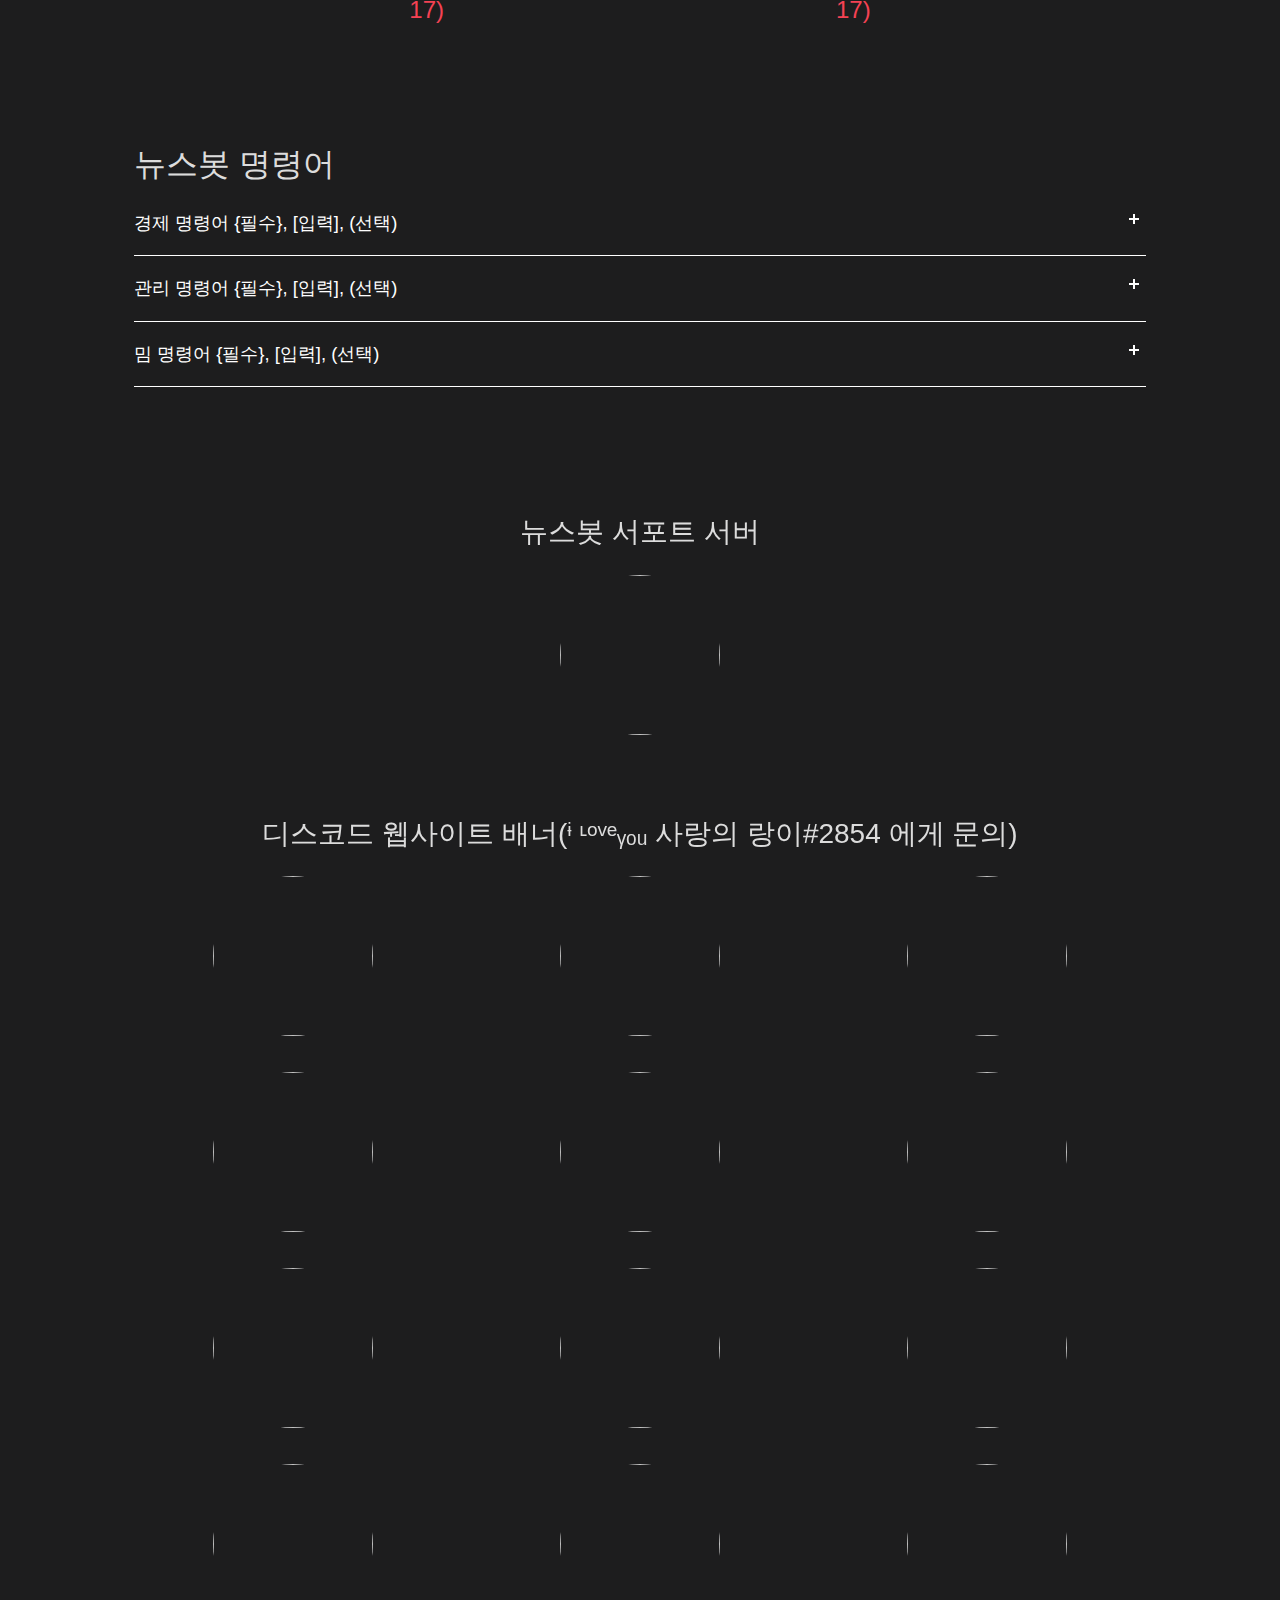
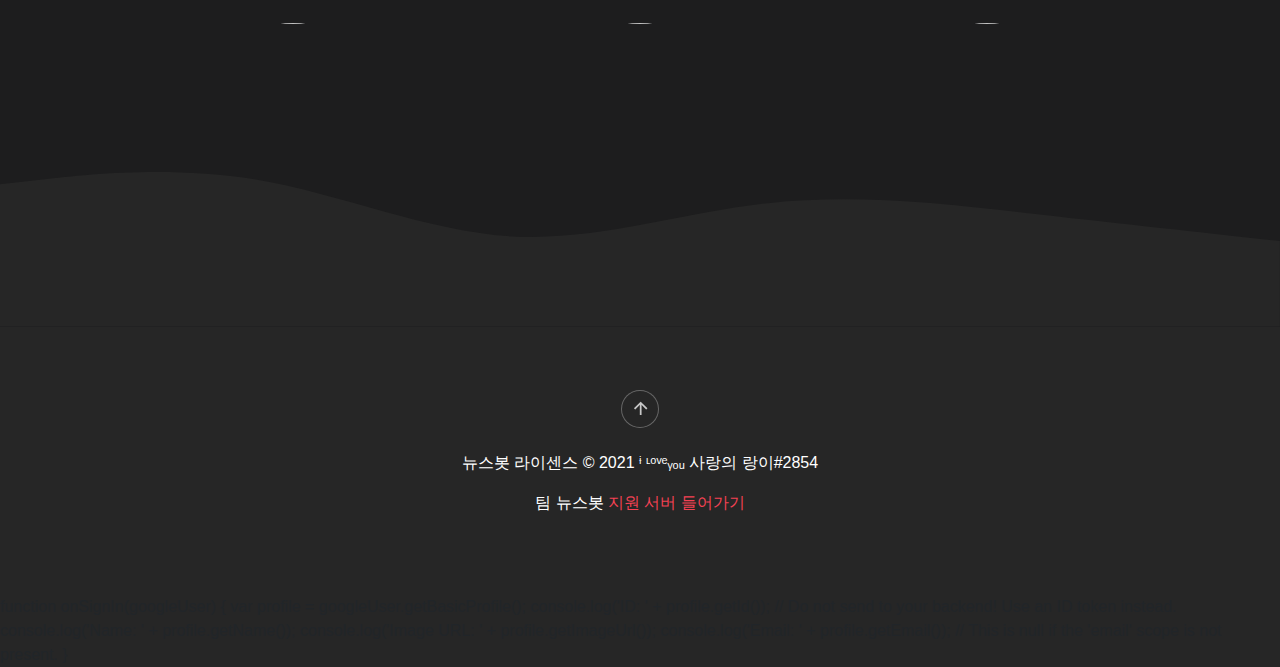
==== commit 5972b99e: "Update index.html" ====
--- a/index.html
+++ b/index.html
@@ -17,7 +17,32 @@
     <script src="https://apis.google.com/js/platform.js" async defer></script>
     <meta name="google-signin-client_id" content="864060980376-6g1lu17eak9m5nlgbfhmb9kkvdmi138c.apps.googleusercontent.com">
 </head>
-
+<html lang="en">
+  <head>
+    <meta name="google-signin-scope" content="profile email">
+    <meta name="google-signin-client_id" content="864060980376-6g1lu17eak9m5nlgbfhmb9kkvdmi138c.apps.googleusercontent.com">
+    <script src="https://apis.google.com/js/platform.js" async defer></script>
+  </head>
+  <body>
+    <div class="g-signin2" data-onsuccess="onSignIn" data-theme="dark"></div>
+    <script>
+      function onSignIn(googleUser) {
+        // Useful data for your client-side scripts:
+        var profile = googleUser.getBasicProfile();
+        console.log("ID: " + profile.getId()); // Don't send this directly to your server!
+        console.log('Full Name: ' + profile.getName());
+        console.log('Given Name: ' + profile.getGivenName());
+        console.log('Family Name: ' + profile.getFamilyName());
+        console.log("Image URL: " + profile.getImageUrl());
+        console.log("Email: " + profile.getEmail());
+
+        // The ID token you need to pass to your backend:
+        var id_token = googleUser.getAuthResponse().id_token;
+        console.log("ID Token: " + id_token);
+      }
+    </script>
+  </body>
+</html>
 <body style="background-color: var(--background);">
     <div id="top" style="height: 12px;">
         <nav class="navbar navbar-light navbar-expand fixed-top" style="color: var(--main-color);border-top-width: 6px;border-top-style: solid;background: var(--background);">
@@ -28,16 +53,7 @@
                         <li class="nav-item"><a class="nav-link active smoothScroll" href="#feature"style="margin: 5px;background-color: var(--main-color);border-color: var(--main-color);border-radius: 10px;">봇 정보</a></li>
                         <li class="nav-item"><a class="nav-link smoothScroll" href="#commands" style="margin: 5px;background-color: var(--main-color);border-color: var(--main-color);border-radius: 10px;">명령어</a></li>
                         <li class="nav-item"><a class="nav-link" href="https://discord.com/api/oauth2/authorize?client_id=836585101390381096&permissions=8&scope=bot"target="_blank" style="margin: 5px;background-color: var(--main-color);border-color: var(--main-color);border-radius: 10px;">봇 초대</a>
-                    <div class="g-signin2" data-onsuccess="onSignIn"></div>
-<a href="#" onclick="signOut();">Sign out</a>
-<script>
-  function signOut() {
-    var auth2 = gapi.auth2.getAuthInstance();
-    auth2.signOut().then(function () {
-      console.log('User signed out.');
-    });
-  }
-</script>
+                    
 		</ul>
 
             </div>
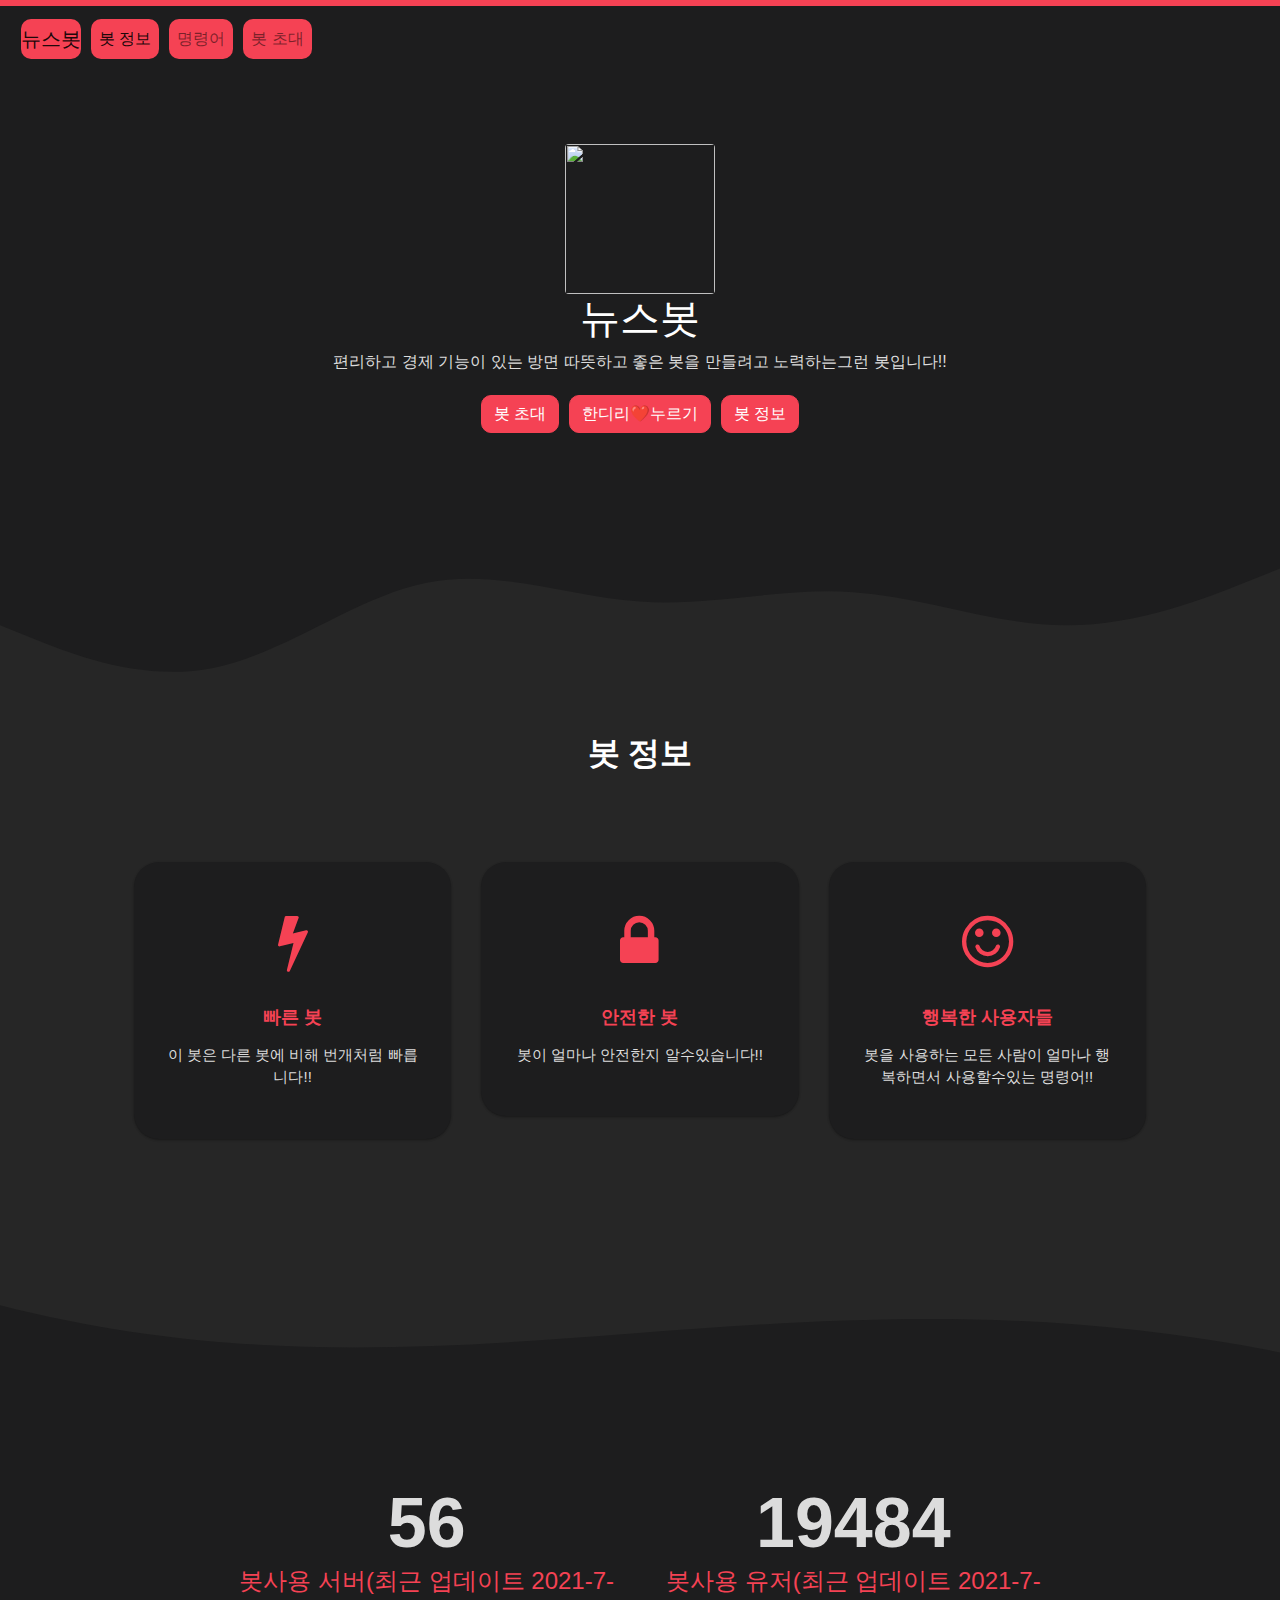
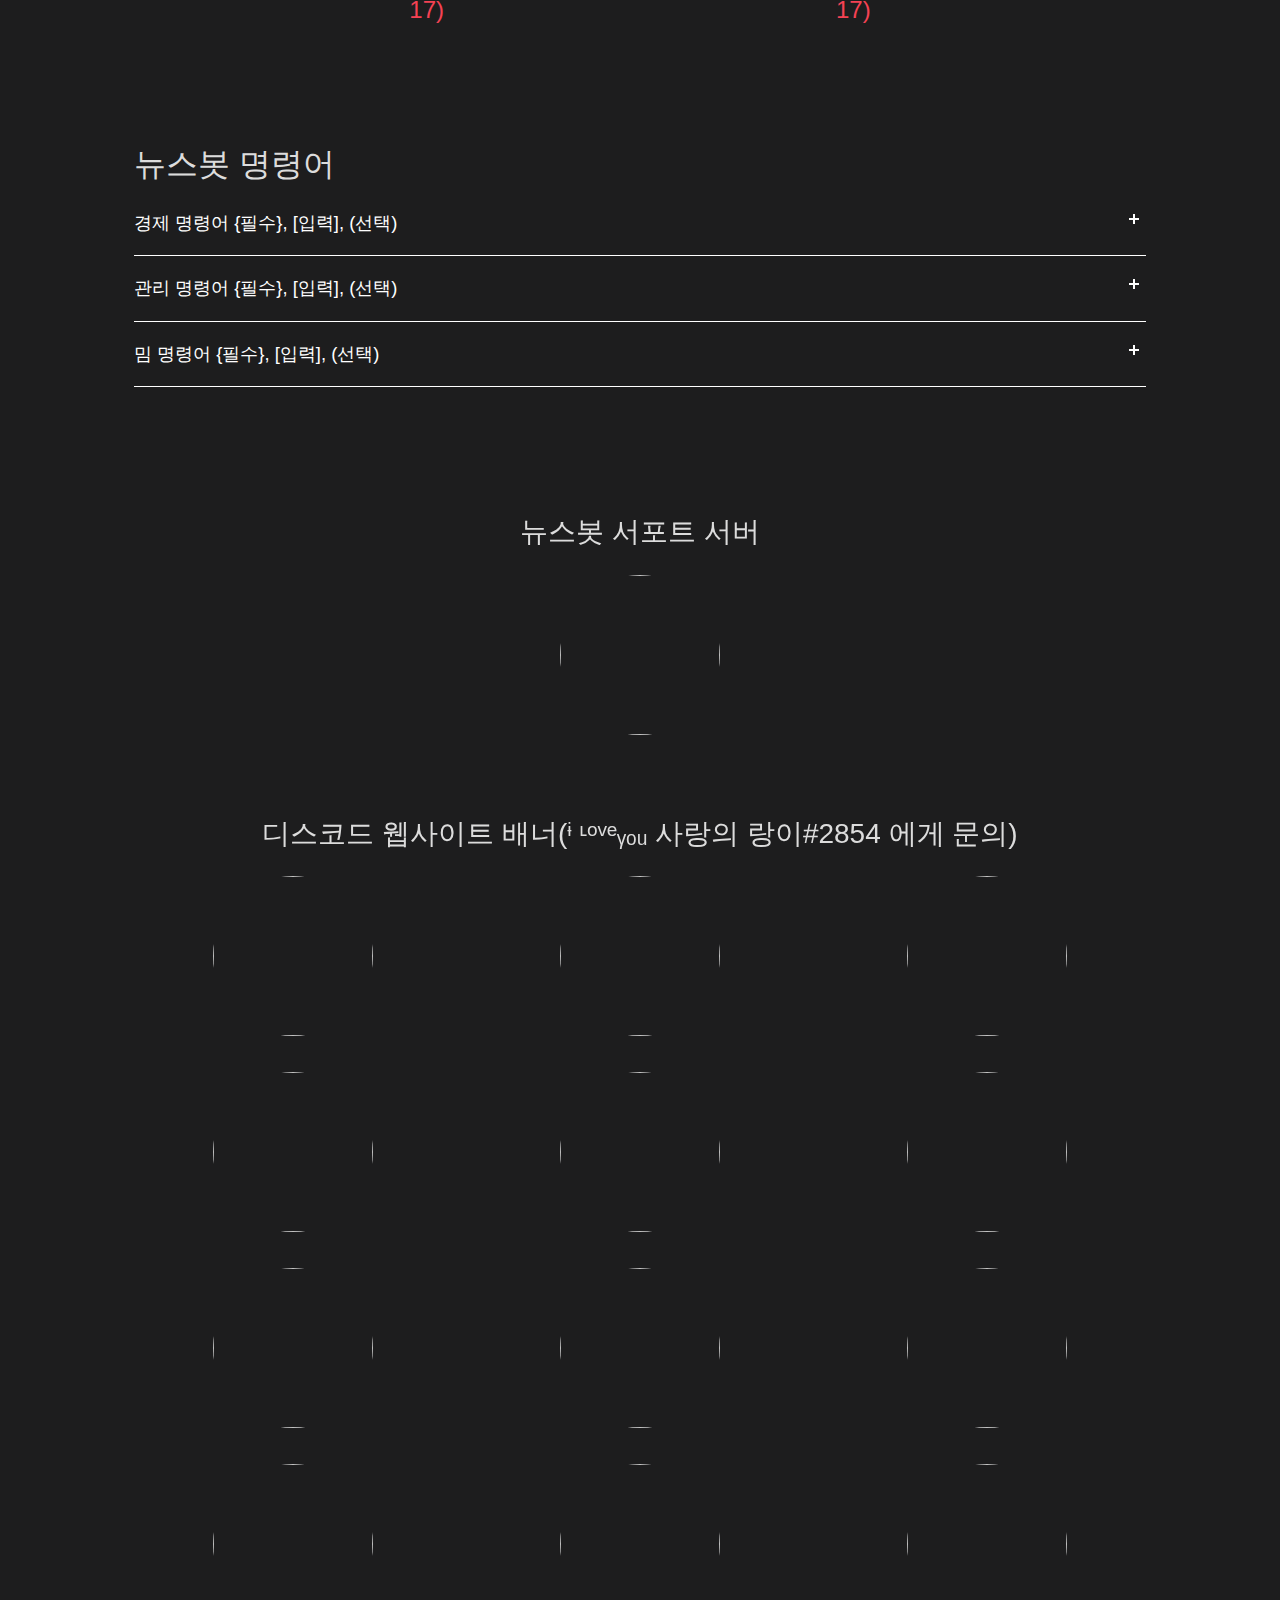
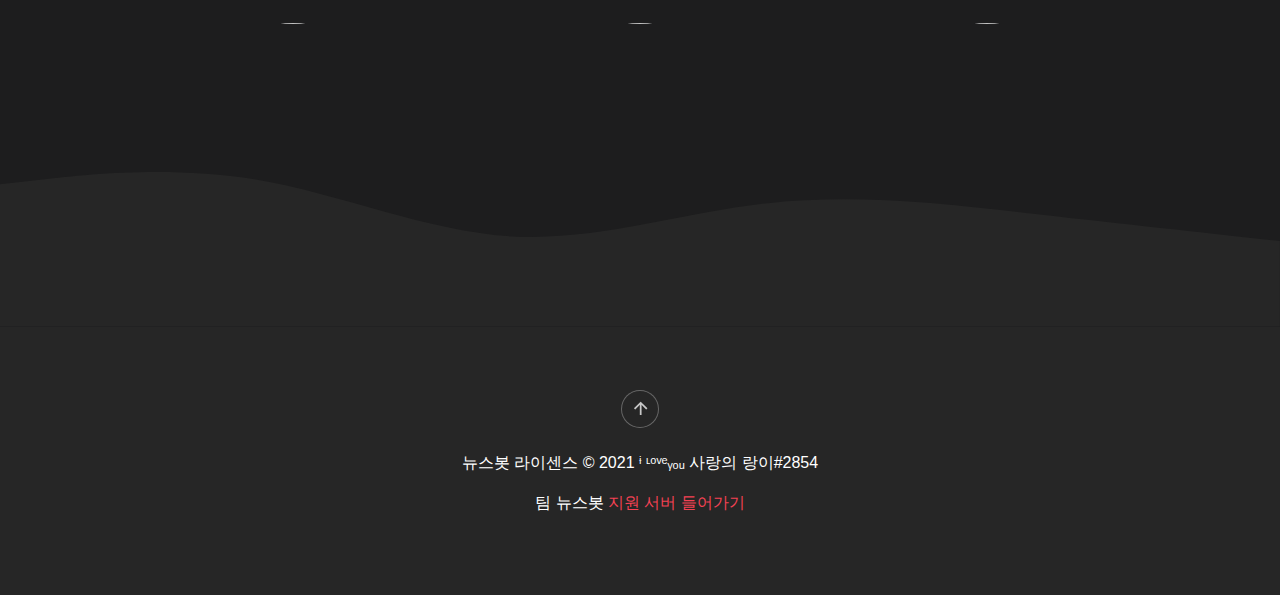
==== commit 84a63335: "Update index.html" ====
--- a/index.html
+++ b/index.html
@@ -17,7 +17,16 @@
     <script src="https://apis.google.com/js/platform.js" async defer></script>
     <meta name="google-signin-client_id" content="864060980376-6g1lu17eak9m5nlgbfhmb9kkvdmi138c.apps.googleusercontent.com">
 </head>
-<html lang="en">
+<body style="background-color: var(--background);">
+    <div id="top" style="height: 12px;">
+        <nav class="navbar navbar-light navbar-expand fixed-top" style="color: var(--main-color);border-top-width: 6px;border-top-style: solid;background: var(--background);">
+            <div class="container-fluid"><a class="navbar-brand" href="https://discord.gg/pcsbPGNdNK"target="_blank"style="margin: 5px;background-color: var(--main-color);border-color: var(--main-color);border-radius: 10px;">뉴스봇</a><button data-toggle="collapse" class="navbar-toggler" data-target="#navcol-1"><span class="sr-only">탐색 전환</span><span class="navbar-toggler-icon"></span></button>
+                <div
+                    class="collapse navbar-collapse" id="navcol-1">
+                    <ul class="nav navbar-nav">
+                        <li class="nav-item"><a class="nav-link active smoothScroll" href="#feature"style="margin: 5px;background-color: var(--main-color);border-color: var(--main-color);border-radius: 10px;">봇 정보</a></li>
+                        <li class="nav-item"><a class="nav-link smoothScroll" href="#commands" style="margin: 5px;background-color: var(--main-color);border-color: var(--main-color);border-radius: 10px;">명령어</a></li>
+                        <li class="nav-item"><a class="nav-link" href="https://discord.com/api/oauth2/authorize?client_id=836585101390381096&permissions=8&scope=bot"target="_blank" style="margin: 5px;background-color: var(--main-color);border-color: var(--main-color);border-radius: 10px;">봇 초대</a>
   <head>
     <meta name="google-signin-scope" content="profile email">
     <meta name="google-signin-client_id" content="864060980376-6g1lu17eak9m5nlgbfhmb9kkvdmi138c.apps.googleusercontent.com">
@@ -42,17 +51,6 @@
       }
     </script>
   </body>
-</html>
-<body style="background-color: var(--background);">
-    <div id="top" style="height: 12px;">
-        <nav class="navbar navbar-light navbar-expand fixed-top" style="color: var(--main-color);border-top-width: 6px;border-top-style: solid;background: var(--background);">
-            <div class="container-fluid"><a class="navbar-brand" href="https://discord.gg/pcsbPGNdNK"target="_blank"style="margin: 5px;background-color: var(--main-color);border-color: var(--main-color);border-radius: 10px;">뉴스봇</a><button data-toggle="collapse" class="navbar-toggler" data-target="#navcol-1"><span class="sr-only">탐색 전환</span><span class="navbar-toggler-icon"></span></button>
-                <div
-                    class="collapse navbar-collapse" id="navcol-1">
-                    <ul class="nav navbar-nav">
-                        <li class="nav-item"><a class="nav-link active smoothScroll" href="#feature"style="margin: 5px;background-color: var(--main-color);border-color: var(--main-color);border-radius: 10px;">봇 정보</a></li>
-                        <li class="nav-item"><a class="nav-link smoothScroll" href="#commands" style="margin: 5px;background-color: var(--main-color);border-color: var(--main-color);border-radius: 10px;">명령어</a></li>
-                        <li class="nav-item"><a class="nav-link" href="https://discord.com/api/oauth2/authorize?client_id=836585101390381096&permissions=8&scope=bot"target="_blank" style="margin: 5px;background-color: var(--main-color);border-color: var(--main-color);border-radius: 10px;">봇 초대</a>
                     
 		</ul>
 
@@ -241,13 +239,6 @@
         
         
         </div>
-        function onSignIn(googleUser) {
-  var profile = googleUser.getBasicProfile();
-  console.log('ID: ' + profile.getId()); // Do not send to your backend! Use an ID token instead.
-  console.log('Name: ' + profile.getName());
-  console.log('Image URL: ' + profile.getImageUrl());
-  console.log('Email: ' + profile.getEmail()); // This is null if the 'email' scope is not present.
-}
     </div>
 
 
